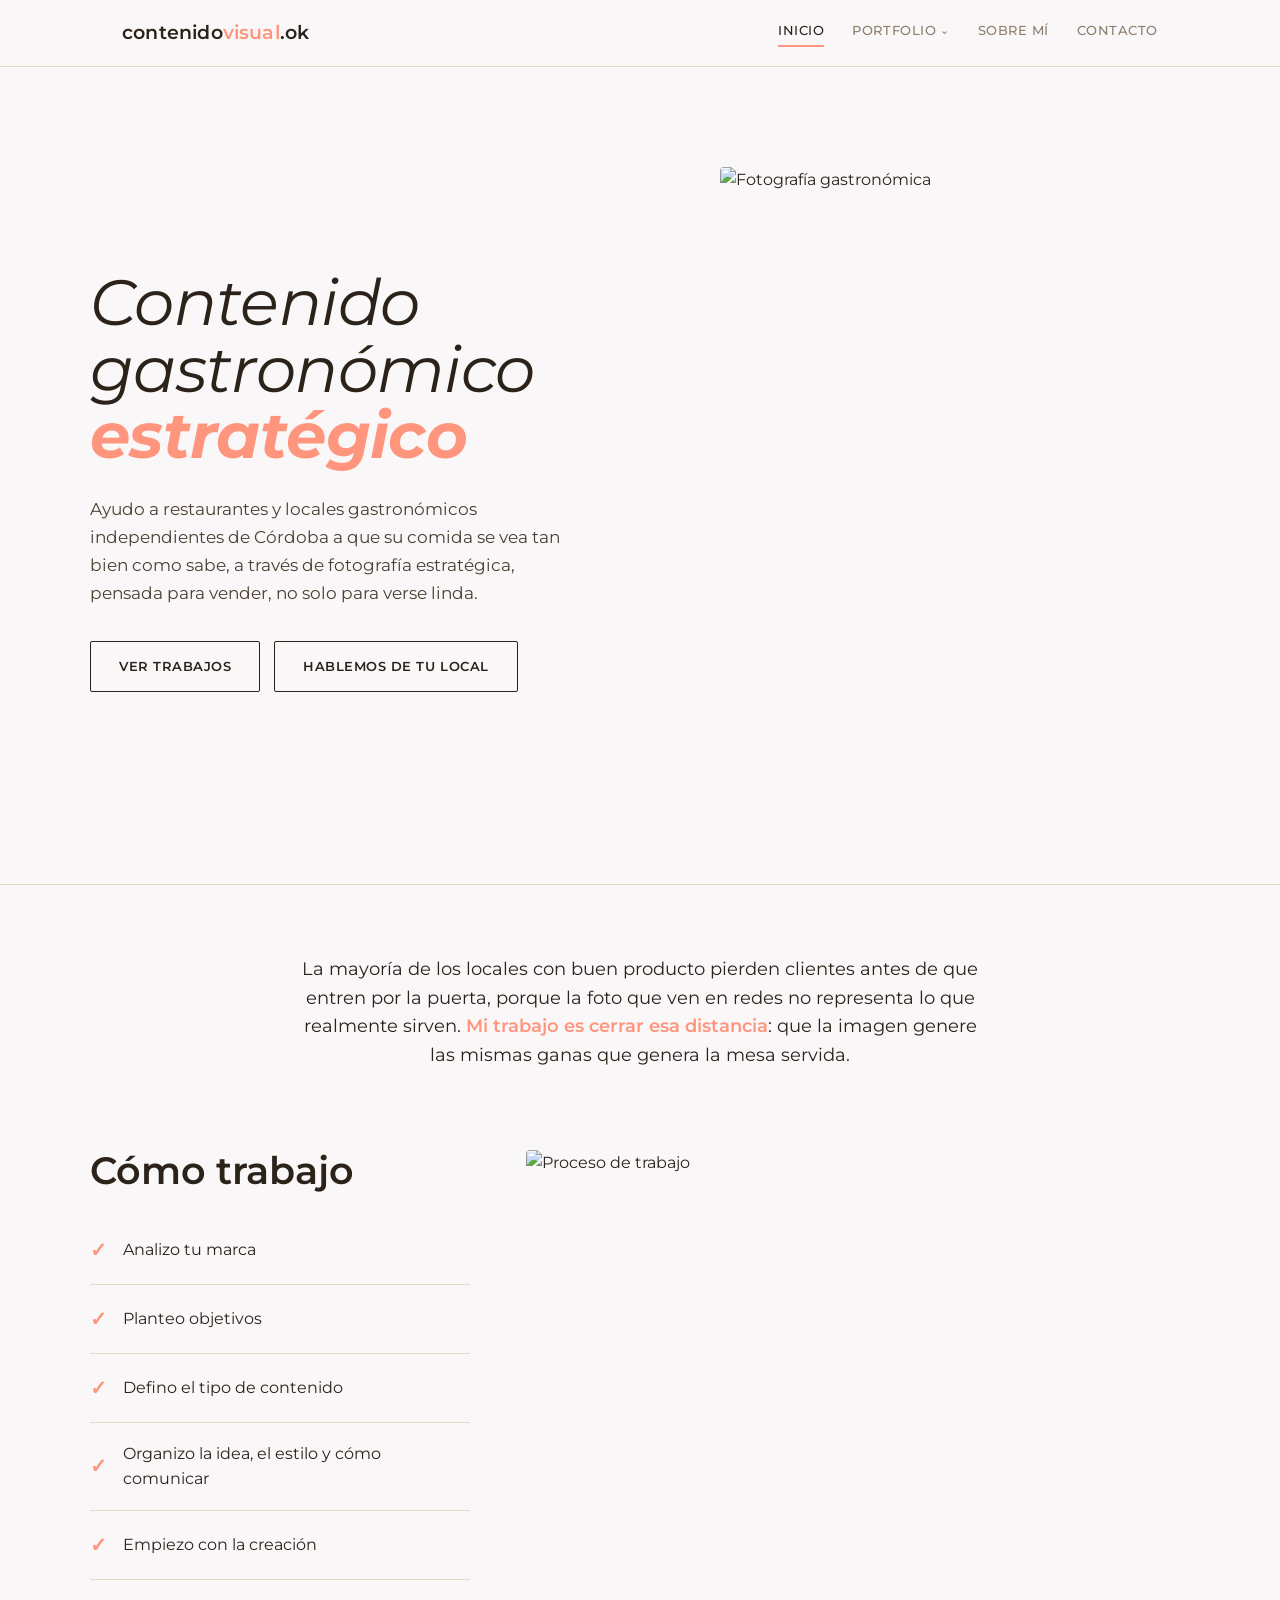
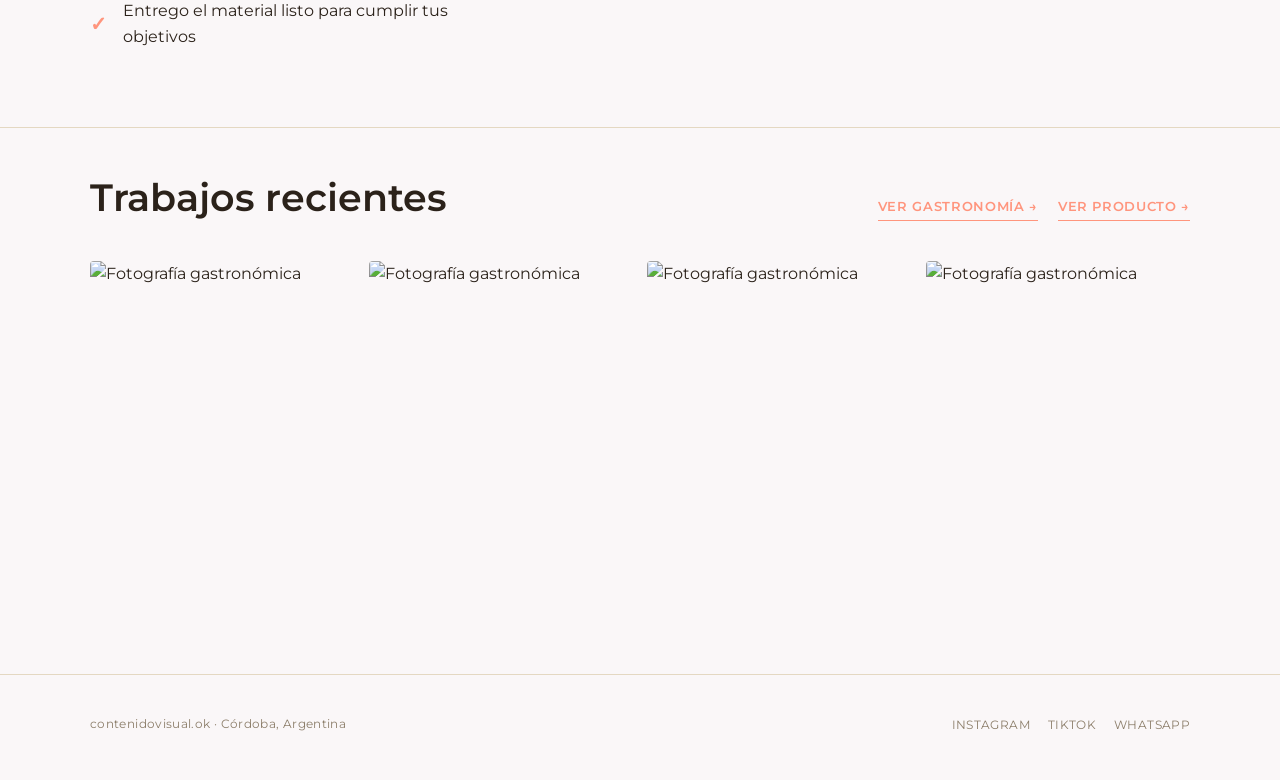
==== index.html @ 18e4bcc5 "Update index.html" ====
<!DOCTYPE html>
<html lang="es">
<head>
<meta charset="UTF-8">
<meta name="viewport" content="width=device-width, initial-scale=1.0">
<title>contenidovisual.ok · Contenido gastronómico estratégico</title>
<link rel="stylesheet" href="styles.css">

<style>
/* ===== HERO ===== */
.hero {
  padding: 100px 32px 90px;
  position: relative;
  overflow: hidden;
}

.hero-inner {
  max-width: 1100px;
  margin: 0 auto;
  display: grid;
  grid-template-columns: 1.1fr 0.9fr;
  gap: 56px;
  align-items: center;
}

.hero-slogan {
  font-family: var(--serif);
  font-size: clamp(40px, 6vw, 64px);
  line-height: 1.04;
  letter-spacing: -0.01em;
  margin-bottom: 26px;
}

.hero-slogan em {
  font-style: italic;
  font-weight: 400;
  color: var(--carbon);
}

.hero-slogan strong em {
  font-style: italic;
  font-weight: 700;
  color: var(--naranja);
}

.hero-propuesta {
  font-size: 17px;
  color: #4A3F32;
  font-weight: 400;
  max-width: 480px;
  line-height: 1.65;
  margin-bottom: 34px;
}

.hero-ctas {
  display: flex;
  gap: 14px;
  flex-wrap: wrap;
}

.hero-img-stack {
  position: relative;
  aspect-ratio: 3 / 4;
}

.hero-img-stack img {
  width: 100%;
  height: 100%;
  object-fit: cover;
  object-position: center;
  border-radius: 4px;
}

/* ===== INTRO ===== */
.intro {
  padding: 70px 32px 80px;
  border-top: 1px solid var(--rule);
}

.intro-inner {
  max-width: 1100px;
  margin: 0 auto;
  text-align: center;
}

.intro-inner p {
  font-size: 18px;
  font-family: var(--serif);
  font-weight: 400;
  line-height: 1.6;
  color: var(--carbon);
  max-width: 700px;
  margin: 0 auto;
}

.intro-inner p strong {
  font-weight: 600;
  color: var(--naranja);
}

/* ===== CÓMO TRABAJO ===== */
.pilares {
  padding: 0 32px 60px;
}

.pilares-inner {
  max-width: 1100px;
  margin: 0 auto;
  display: grid;
  grid-template-columns: 380px minmax(0, 1fr);
  gap: 56px;
  align-items: stretch;
}

.pilares-img {
  width: 100%;
  order: 1;
}

.pilares-head {
  max-width: 550px;
  margin-bottom: 24px;
}

  .pilares-img img {
  width: 100%;
  height: 100%;
  object-fit: cover;
  border-radius: 4px;
  display: block;
}
  
.pilares-titulo {
  font-family: var(--serif);
  font-size: clamp(28px, 4vw, 38px);
  font-weight: 600;
  line-height: 1.1;
}

.checklist-proceso {
  list-style: none;
  padding: 0;
  margin: 0;
  max-width: 550px;
}

.checklist-proceso li {
  display: flex;
  align-items: center;
  gap: 16px;
  padding: 18px 0;
  border-bottom: 1px solid var(--rule);
  font-size: 16px;
  color: var(--carbon);
}

.checklist-proceso li:last-child {
  border-bottom: none;
}

.checklist-proceso li span {
  color: var(--naranja);
  font-size: 20px;
  font-weight: 700;
}

/* ===== PREVIEW ===== */
.preview {
  padding: 40px 32px 60px;
  border-top: 1px solid var(--rule);
}

.preview-inner {
  max-width: 1100px;
  margin: 0 auto;
}

.preview-head {
  display: flex;
  justify-content: space-between;
  align-items: baseline;
  margin-bottom: 32px;
  gap: 20px;
  flex-wrap: wrap;
}

.preview-titulo {
  font-family: var(--serif);
  font-size: clamp(28px, 4vw, 38px);
  font-weight: 600;
}

.preview-links {
  display: flex;
  gap: 20px;
  flex-wrap: wrap;
}

.preview-link {
  font-size: 13px;
  font-weight: 600;
  letter-spacing: 0.05em;
  text-transform: uppercase;
  color: var(--naranja);
  border-bottom: 1.5px solid var(--naranja);
  padding-bottom: 3px;
}

.preview-grid {
  display: grid;
  grid-template-columns: repeat(4, 1fr);
  gap: 14px;
}

.preview-grid img {
  width: 100%;
  aspect-ratio: 3/4;
  object-fit: cover;
  border-radius: 4px;
}

/* ===== RESPONSIVE ===== */
@media (max-width: 880px) {
  .hero-inner {
    grid-template-columns: 1fr;
    gap: 40px;
  }

  .hero-img-stack {
    max-width: 420px;
    margin: 0 auto;
    order: -1;
  }

  .pilares-inner {
    grid-template-columns: 1fr;
    gap: 40px;
  }

  .pilares-img {
    max-width: 420px;
    margin: 0 auto;
    justify-self: center;
    width: 100%;
  }

  .preview-grid {
    grid-template-columns: repeat(2, 1fr);
  }
}

@media (max-width: 560px) {
  .hero { padding: 64px 20px 56px; }
  .intro { padding: 50px 20px 56px; }
  .pilares { padding: 0 20px 48px; }
  .preview { padding: 32px 20px 48px; }
}
</style>
</head>

<body>

<nav class="site-nav">
  <div class="nav-inner">
    <a href="index.html" class="nav-brand">contenido<span>visual</span>.ok</a>

    <button class="nav-toggle" aria-label="Abrir menú">
      <span></span><span></span><span></span>
    </button>

    <ul class="nav-links">
      <li><a href="index.html" class="active">Inicio</a></li>
      <li class="dropdown">
        <a href="#">Portfolio <span class="arrow">⌄</span></a>
        <ul class="dropdown-menu">
          <li><a href="gastronomia.html">Gastronomía</a></li>
          <li><a href="producto.html">Producto</a></li>
        </ul>
      </li>
      <li><a href="sobre-mi.html">Sobre mí</a></li>
      <li><a href="contacto.html">Contacto</a></li>
    </ul>
  </div>
</nav>

<header class="hero">
  <div class="hero-inner">
    <div>
      <h1 class="hero-slogan">
        <em>Contenido<br>gastronómico</em><br>
        <strong><em>estratégico</em></strong>
      </h1>

      <p class="hero-propuesta">
        Ayudo a restaurantes y locales gastronómicos independientes de Córdoba a que su comida se vea tan bien como sabe, a través de fotografía estratégica, pensada para vender, no solo para verse linda.
      </p>

      <div class="hero-ctas">
        <a href="gastronomia.html" class="btn btn-outline">Ver trabajos</a>
        <a href="contacto.html" class="btn btn-outline">Hablemos de tu local</a>
      </div>
    </div>

    <div class="hero-img-stack">
      <img src="https://raw.githubusercontent.com/sofialombardifotografia/sofialombardifotografia/main/_DSC6488.jpg" alt="Fotografía gastronómica">
    </div>
  </div>
</header>

<section class="intro">
  <div class="intro-inner">
    <p>
      La mayoría de los locales con buen producto pierden clientes antes de que entren por la puerta, porque la foto que ven en redes no representa lo que realmente sirven.
      <strong>Mi trabajo es cerrar esa distancia</strong>: que la imagen genere las mismas ganas que genera la mesa servida.
    </p>
  </div>
</section>

<section class="pilares">
  <div class="pilares-inner">
    <div>
      <div class="pilares-head">
        <h2 class="pilares-titulo">Cómo trabajo</h2>
      </div>
      <ul class="checklist-proceso">
        <li><span>✓</span> Analizo tu marca</li>
        <li><span>✓</span> Planteo objetivos</li>
        <li><span>✓</span> Defino el tipo de contenido</li>
        <li><span>✓</span> Organizo la idea, el estilo y cómo comunicar</li>
        <li><span>✓</span> Empiezo con la creación</li>
        <li><span>✓</span> Entrego el material listo para cumplir tus objetivos</li>
      </ul>
    </div>

    <div class="pilares-img">
      <img src="https://raw.githubusercontent.com/sofialombardifotografia/sofialombardifotografia/main/WhatsApp%20Image%202026-06-30%20at%2021.36.29.jpeg" alt="Proceso de trabajo">
    </div>
  </div>
</section>

<section class="preview">
  <div class="preview-inner">
    <div class="preview-head">
      <h2 class="preview-titulo">Trabajos recientes</h2>
      <div class="preview-links">
        <a href="gastronomia.html" class="preview-link">Ver gastronomía →</a>
        <a href="producto.html" class="preview-link">Ver producto →</a>
      </div>
    </div>

    <div class="preview-grid">
      <img src="https://raw.githubusercontent.com/sofialombardifotografia/sofialombardifotografia/main/_DSC6583.jpg" alt="Fotografía gastronómica">
      <img src="https://raw.githubusercontent.com/sofialombardifotografia/sofialombardifotografia/main/_DSC2934.jpg" alt="Fotografía gastronómica">
      <img src="https://raw.githubusercontent.com/sofialombardifotografia/sofialombardifotografia/main/_DSC8091.jpg" alt="Fotografía gastronómica">
      <img src="https://raw.githubusercontent.com/sofialombardifotografia/sofialombardifotografia/main/_DSC6556 (1).jpg" alt="Fotografía gastronómica">
    </div>
  </div>
</section>

<footer class="site-footer">
  <div class="footer-inner">
    <span class="footer-text">contenidovisual.ok · Córdoba, Argentina</span>
    <ul class="footer-links">
      <li><a href="https://www.instagram.com/contenidovisual.ok/" target="_blank" rel="noopener">Instagram</a></li>
      <li><a href="https://www.tiktok.com/@contenidovisual.ok" target="_blank" rel="noopener">TikTok</a></li>
      <li><a href="https://wa.me/5493548611214" target="_blank" rel="noopener">WhatsApp</a></li>
    </ul>
  </div>
</footer>

<script src="script.js"></script>
</body>
</html>
---- styles.css ----
/* =========================================================
   contenidovisual.ok — Portfolio gastronómico
   ========================================================= */

@import url('https://fonts.googleapis.com/css2?family=Montserrat:ital,wght@0,400;0,500;0,600;0,700;1,400;1,500;1,600&display=swap');

:root {
  --gris: #faf7f8;
  --blanco: #ffffff;
  --carbon: #2B221A;
  --naranja: #ff957d;
  --rosa: #eeb8d7;
  --lila: #f6bfff;
  --mid: #8C7E6A;
  --rule: #E4D8C2;

  --serif: 'Montserrat', sans-serif;
  --sans: 'Montserrat', sans-serif;
}

* { margin: 0; padding: 0; box-sizing: border-box; }

html { scroll-behavior: smooth; }

body {
  background: var(--gris);
  color: var(--carbon);
  font-family: var(--sans);
  font-size: 16px;
  line-height: 1.6;
  -webkit-font-smoothing: antialiased;
}

a { color: inherit; text-decoration: none; }
img { max-width: 100%; display: block; }

/* ===== NAV ===== */
.site-nav {
  position: sticky;
  top: 0;
  z-index: 100;
  background: rgba(250, 247, 248, 0.95);
  backdrop-filter: blur(8px);
  border-bottom: 1px solid var(--rule);
}

.nav-inner {
  max-width: 1100px;
  margin: 0 auto;
  display: flex;
  align-items: center;
  justify-content: space-between;
  padding: 18px 32px;
}

.nav-brand {
  font-family: var(--serif);
  font-size: 19px;
  font-weight: 600;
  letter-spacing: 0.01em;
}

.nav-brand span { color: var(--naranja); }

.nav-links {
  display: flex;
  align-items: center;
  gap: 28px;
  list-style: none;
}

.nav-links > li {
  position: relative;
  display: flex;
  align-items: center;
}

.nav-links a {
  font-size: 13px;
  font-weight: 500;
  letter-spacing: 0.04em;
  text-transform: uppercase;
  color: var(--mid);
  padding-bottom: 4px;
  border-bottom: 2px solid transparent;
  transition: color 0.2s, border-color 0.2s;
  display: flex;
  align-items: center;
  gap: 4px;
}

.nav-links a:hover,
.nav-links a.active {
  color: var(--carbon);
  border-bottom-color: var(--naranja);
}

/* Dropdown */
.dropdown { position: relative; }

.dropdown-menu {
  display: none;
  position: absolute;
  top: calc(100% + 12px);
  left: 0;
  background: var(--gris);
  border: 1px solid var(--rule);
  border-radius: 4px;
  list-style: none;
  padding: 8px 0;
  min-width: 160px;
  box-shadow: 0 8px 24px rgba(0,0,0,0.08);
  z-index: 200;
}

.dropdown:hover .dropdown-menu { display: block; }

.dropdown-menu li a {
  display: block;
  padding: 10px 18px;
  font-size: 13px;
  font-weight: 500;
  letter-spacing: 0.03em;
  text-transform: uppercase;
  color: var(--mid);
  border-bottom: none;
}

.dropdown-menu li a:hover {
  color: var(--naranja);
  background: rgba(255,149,125,0.06);
}

.arrow {
  font-size: 11px;
  color: var(--mid);
  line-height: 1;
  margin-top: 1px;
}

/* Nav toggle móvil */
.nav-toggle {
  display: none;
  flex-direction: column;
  gap: 4px;
  background: none;
  border: none;
  cursor: pointer;
  padding: 6px;
}

.nav-toggle span {
  width: 22px;
  height: 2px;
  background: var(--carbon);
  display: block;
}

/* ===== BOTONES ===== */
.btn {
  display: inline-flex;
  align-items: center;
  gap: 8px;
  font-family: var(--sans);
  font-size: 13px;
  font-weight: 600;
  letter-spacing: 0.04em;
  text-transform: uppercase;
  padding: 14px 28px;
  border-radius: 2px;
  cursor: pointer;
  transition: all 0.2s;
  border: 1.5px solid var(--carbon);
}

.btn-primary {
  background: transparent;
  color: var(--carbon);
}

.btn-primary:hover {
  background: var(--naranja);
  border-color: var(--naranja);
  color: var(--gris);
}

.btn-outline {
  background: transparent;
  color: var(--carbon);
}

.btn-outline:hover {
  background: var(--carbon);
  color: var(--naranja);
}

/* ===== EYEBROW ===== */
.eyebrow {
  font-size: 12px;
  letter-spacing: 0.2em;
  text-transform: uppercase;
  color: var(--naranja);
  font-weight: 600;
  margin-bottom: 14px;
}

/* ===== FOOTER ===== */
.site-footer {
  border-top: 1px solid var(--rule);
  padding: 36px 32px 44px;
  margin-top: 0;
}

.footer-inner {
  max-width: 1100px;
  margin: 0 auto;
  display: flex;
  justify-content: space-between;
  align-items: center;
  flex-wrap: wrap;
  gap: 16px;
}

.footer-text {
  font-size: 12px;
  color: var(--mid);
  letter-spacing: 0.03em;
}

.footer-links {
  display: flex;
  gap: 18px;
  list-style: none;
}

.footer-links a {
  font-size: 12px;
  color: var(--mid);
  letter-spacing: 0.03em;
  text-transform: uppercase;
  transition: color 0.2s;
}

.footer-links a:hover { color: var(--naranja); }

/* ===== CONTAINER ===== */
.container {
  max-width: 1100px;
  margin: 0 auto;
  padding: 0 32px;
}

/* ===== RESPONSIVE NAV ===== */
@media (max-width: 720px) {
  .nav-toggle { display: flex; }

  .nav-links {
    position: absolute;
    top: 100%;
    left: 0;
    right: 0;
    background: var(--gris);
    flex-direction: column;
    align-items: flex-start;
    gap: 0;
    border-bottom: 1px solid var(--rule);
    max-height: 0;
    overflow: hidden;
    transition: max-height 0.3s ease;
  }

  .nav-links.open { max-height: 400px; }

  .nav-links > li { width: 100%; }

  .nav-links a {
    padding: 16px 32px;
    width: 100%;
    border-bottom: 1px solid var(--rule);
  }

  .dropdown-menu {
    position: static;
    box-shadow: none;
    border: none;
    border-radius: 0;
    background: rgba(255,149,125,0.04);
    padding: 0;
    display: block;
    max-height: 0;
    overflow: hidden;
  }

  .dropdown-menu li a {
    padding: 12px 48px;
    border-bottom: 1px solid var(--rule);
  }

  .nav-inner { padding: 16px 20px; }
}

@media (max-width: 560px) {
  .container { padding: 0 20px; }
}
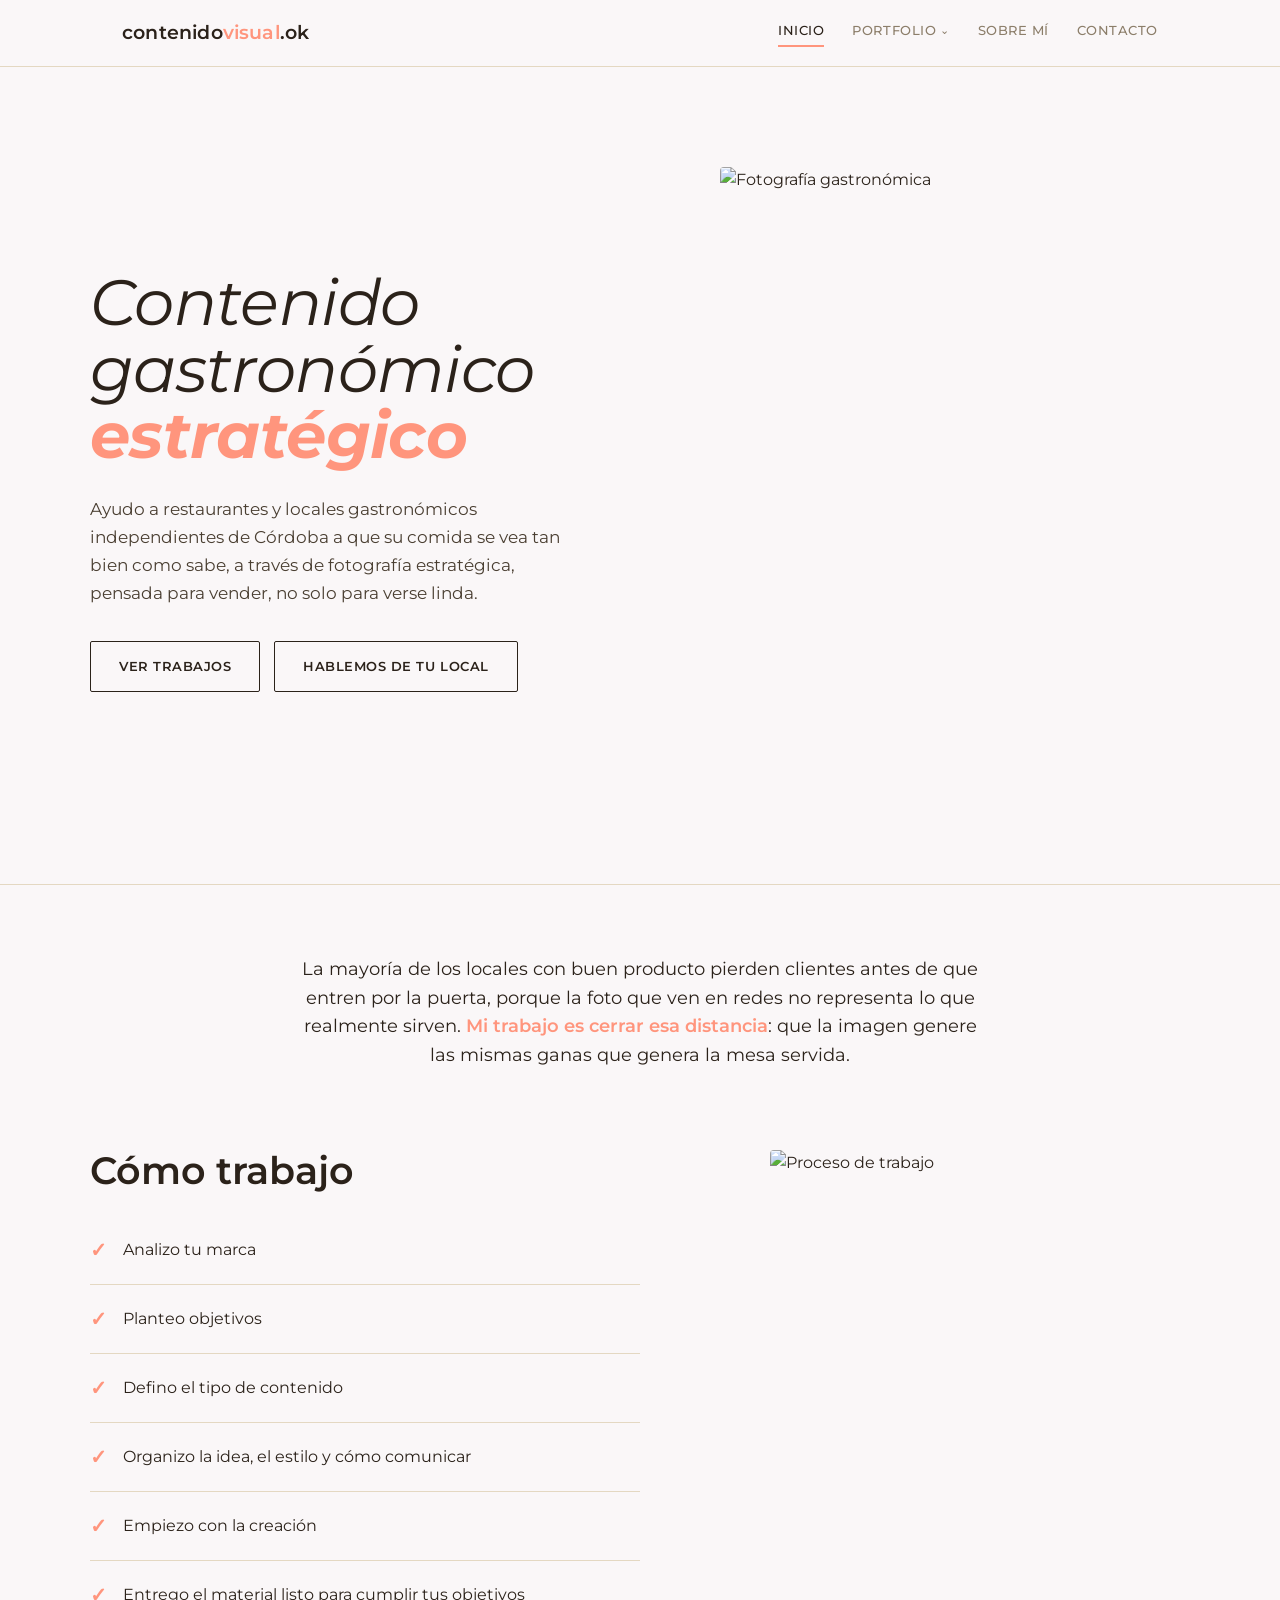
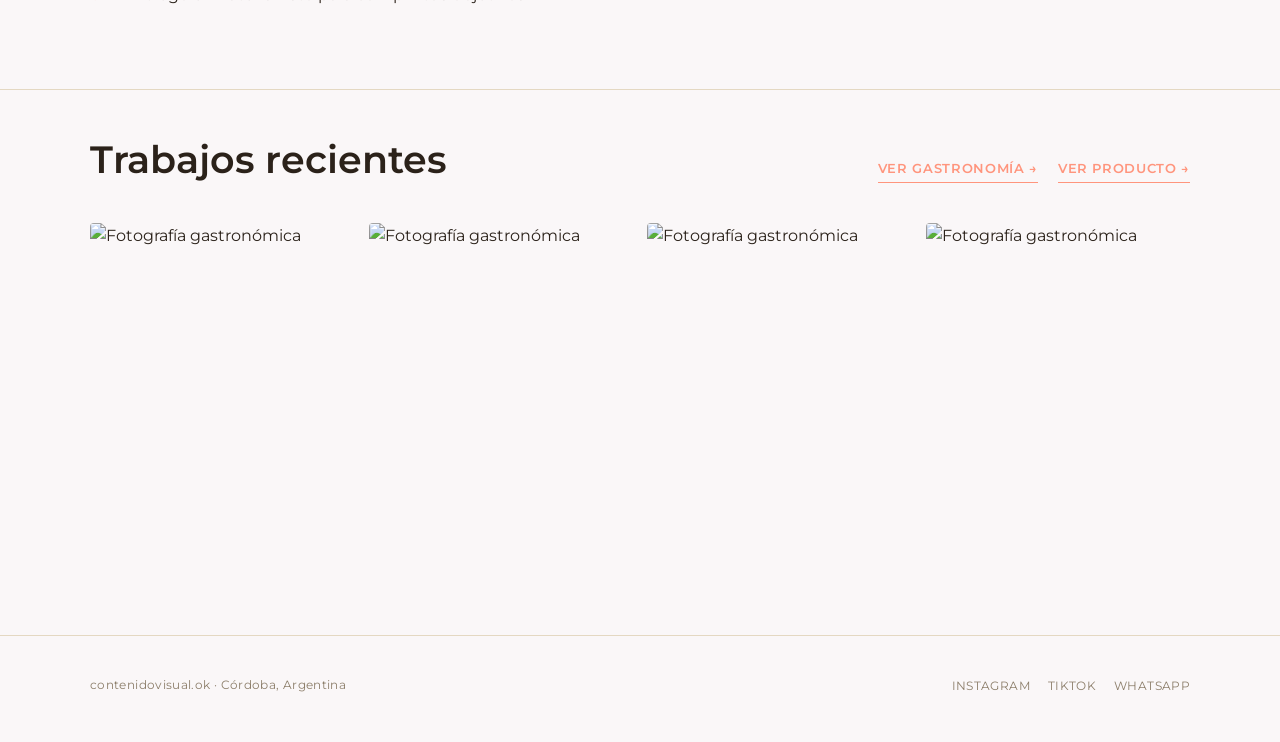
==== commit ee5b60e1: "Update index.html" ====
--- a/index.html
+++ b/index.html
@@ -107,13 +107,13 @@
   max-width: 1100px;
   margin: 0 auto;
   display: grid;
-  grid-template-columns: 380px minmax(0, 1fr);
+  grid-template-columns: minmax(0, 1fr) 420px;
   gap: 56px;
   align-items: stretch;
 }
 
 .pilares-img {
-  width: 100%;
+  width: 60%;
   order: 1;
 }
 
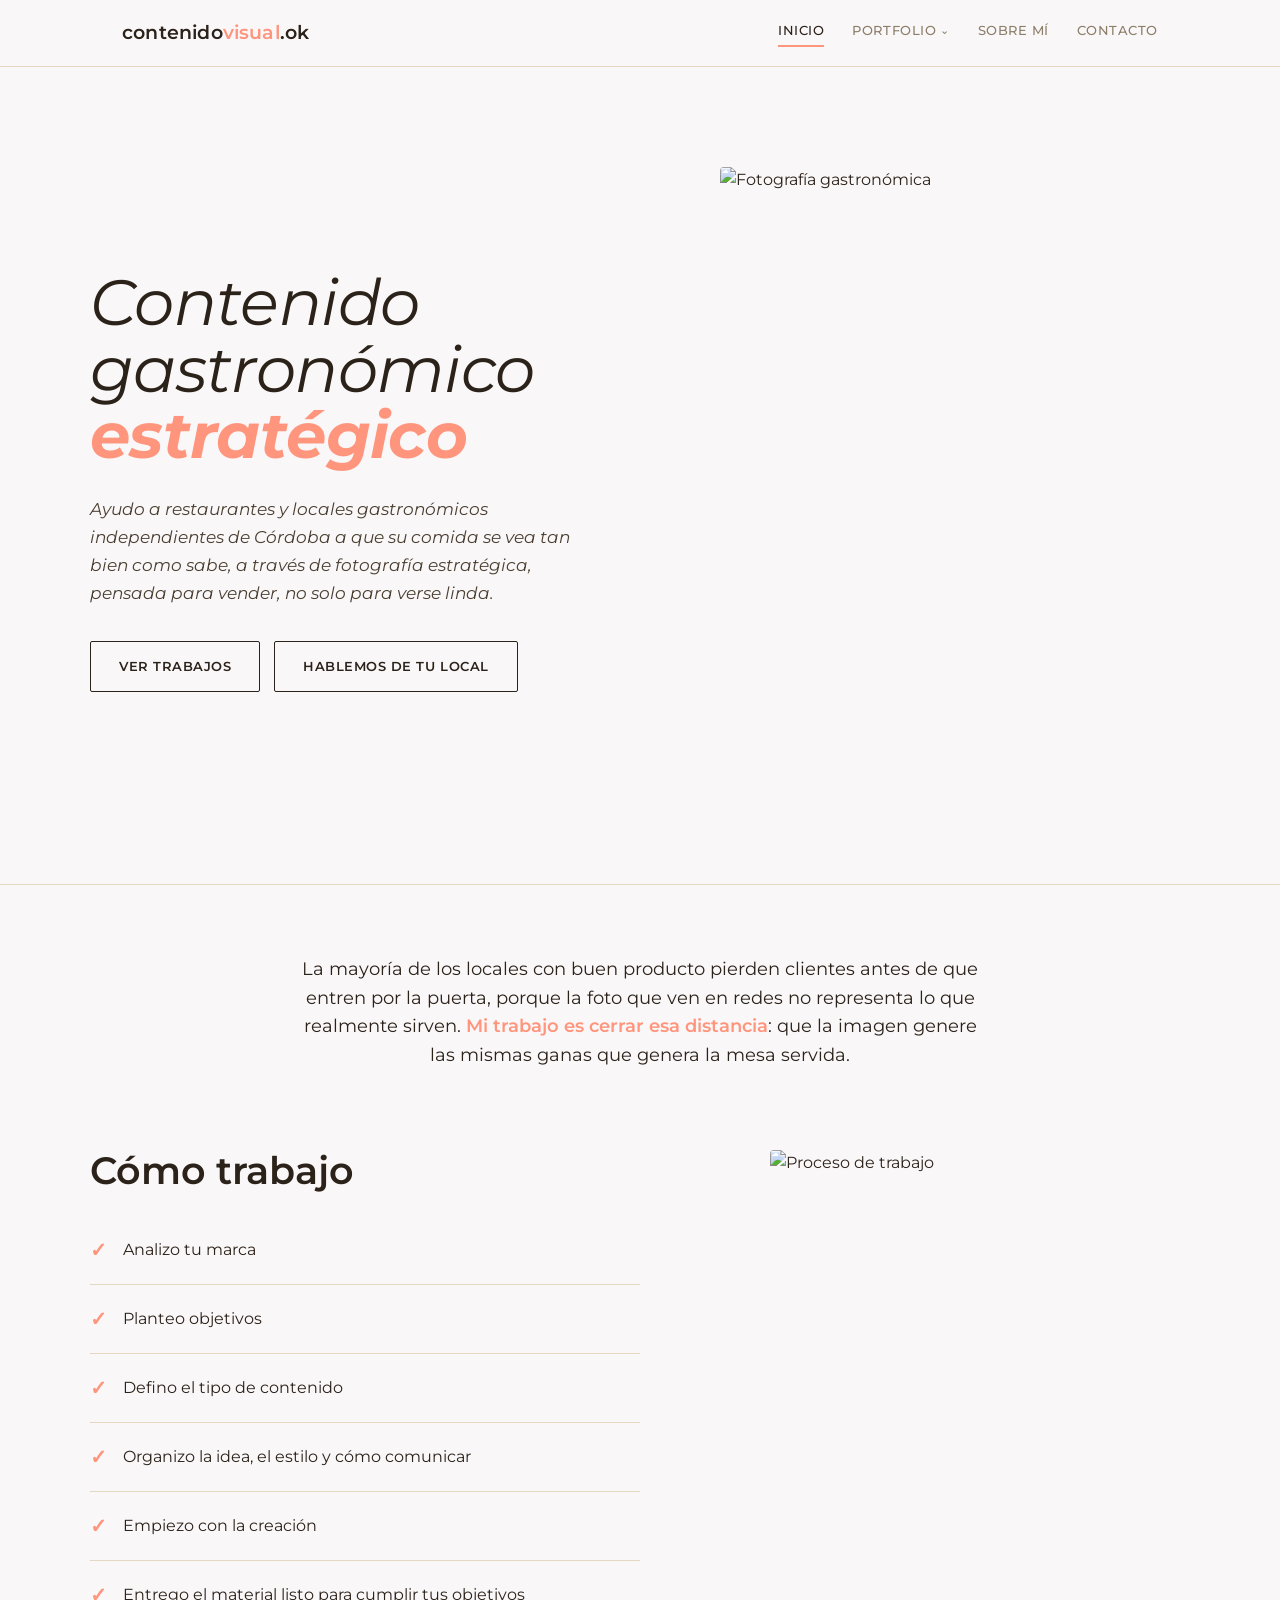
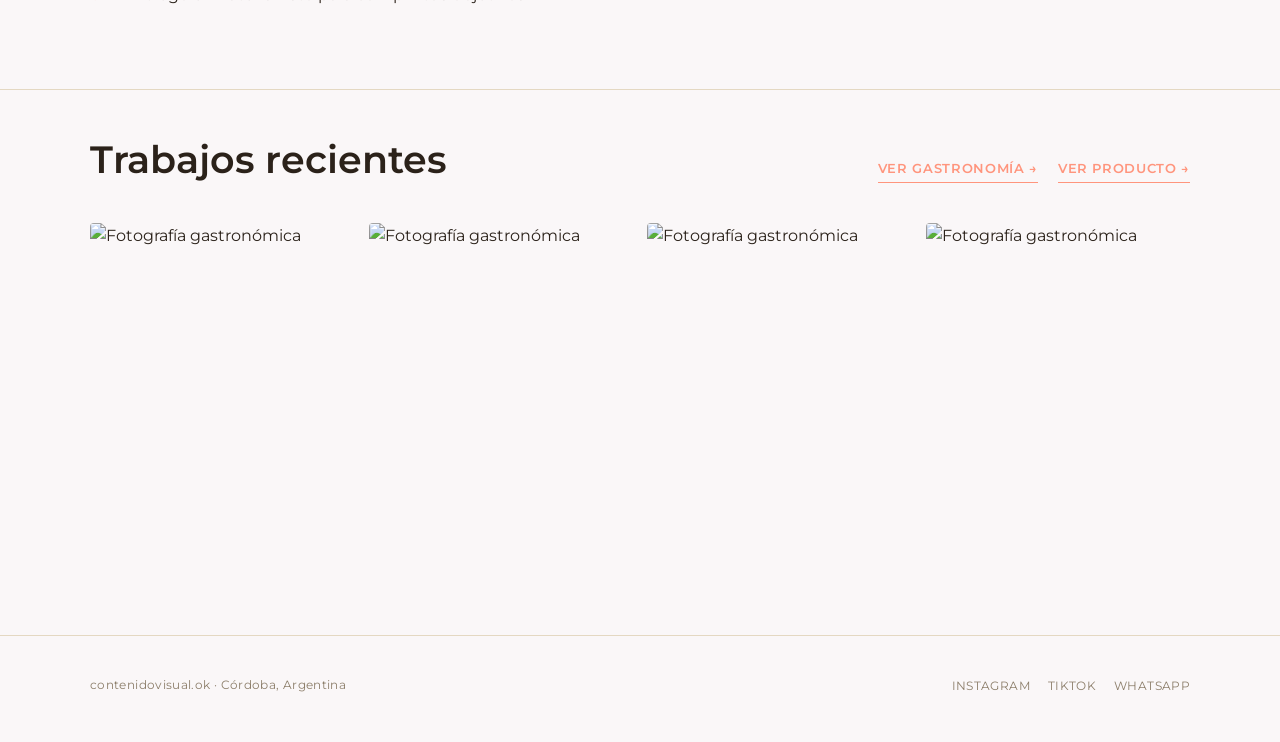
==== commit 35eebec8: "Update index.html" ====
--- a/index.html
+++ b/index.html
@@ -113,8 +113,8 @@
 }
 
 .pilares-img {
-  width: 60%;
-  order: 1;
+  width: 100%;
+  min-height: 400px;
 }
 
 .pilares-head {
@@ -126,6 +126,7 @@
   width: 100%;
   height: 100%;
   object-fit: cover;
+  object-position: center top;
   border-radius: 4px;
   display: block;
 }
@@ -291,7 +292,7 @@
         <strong><em>estratégico</em></strong>
       </h1>
 
-      <p class="hero-propuesta">
+      <p class="hero-propuesta bajada">
         Ayudo a restaurantes y locales gastronómicos independientes de Córdoba a que su comida se vea tan bien como sabe, a través de fotografía estratégica, pensada para vender, no solo para verse linda.
       </p>
 
--- a/styles.css
+++ b/styles.css
@@ -101,7 +101,9 @@
 .dropdown-menu {
   display: none;
   position: absolute;
-  top: calc(100% + 12px);
+  top: calc(100% - 8px);
+  padding-top: 8px;
+  padding-bottom: 12px;
   left: 0;
   background: var(--gris);
   border: 1px solid var(--rule);
@@ -302,3 +304,7 @@
 @media (max-width: 560px) {
   .container { padding: 0 20px; }
 }
+.bajada {
+  font-style: italic;
+  margin-bottom: 36px;
+}
